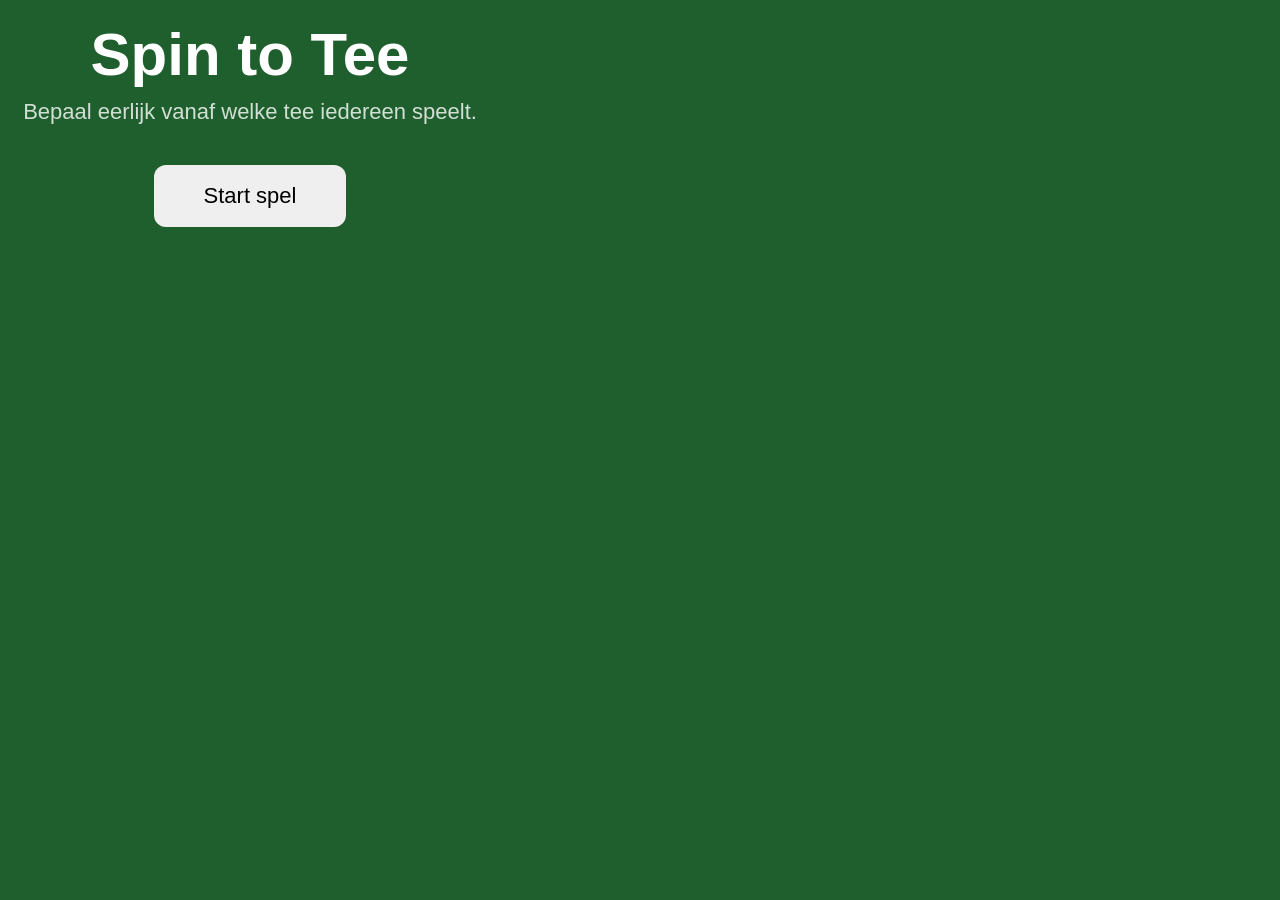
==== index.html @ 16cb2af7 "feat: eerste werkende versie van Spin to Tee" ====
<!DOCTYPE html>
<html lang="nl">
<head>

<meta charset="UTF-8">
<meta name="viewport" content="width=device-width, initial-scale=1.0">

<title>Spin to Tee</title>

<style>

*{
    margin:0;
    padding:0;
    box-sizing:border-box;
}

body{

    background:#1f5f2e;
    color:white;
    font-family:Arial,sans-serif;

}


.card{
    text-align:center;
    max-width:500px;
    padding:20px;
}

h1{

    font-size:60px;
    margin-bottom:10px;

}

p{

    font-size:22px;
    opacity:.8;
    margin-bottom:40px;

}

button{

    padding:18px 50px;
    font-size:22px;

    border:none;
    border-radius:12px;

    cursor:pointer;

    transition:.2s ease;

}

button:hover{

    transform:scale(1.03);

}

button:active{

    transform:scale(.98);

}

</style>

</head>

<body>

<div class="card">

<h1>Spin to Tee</h1>

<p>Bepaal eerlijk vanaf welke tee iedereen speelt.</p>

<button id="startButton">
Start spel
</button>

</div>

<script>

localStorage.removeItem("players");
localStorage.removeItem("tees");
localStorage.removeItem("results");
localStorage.removeItem("currentPlayer");

document
.getElementById("startButton")
.addEventListener("click", () => {

    localStorage.removeItem("players");
    localStorage.removeItem("tees");
    localStorage.removeItem("results");
    localStorage.removeItem("currentPlayer");

    location.href = "spelers.html";

});

</script>

</body>
</html>
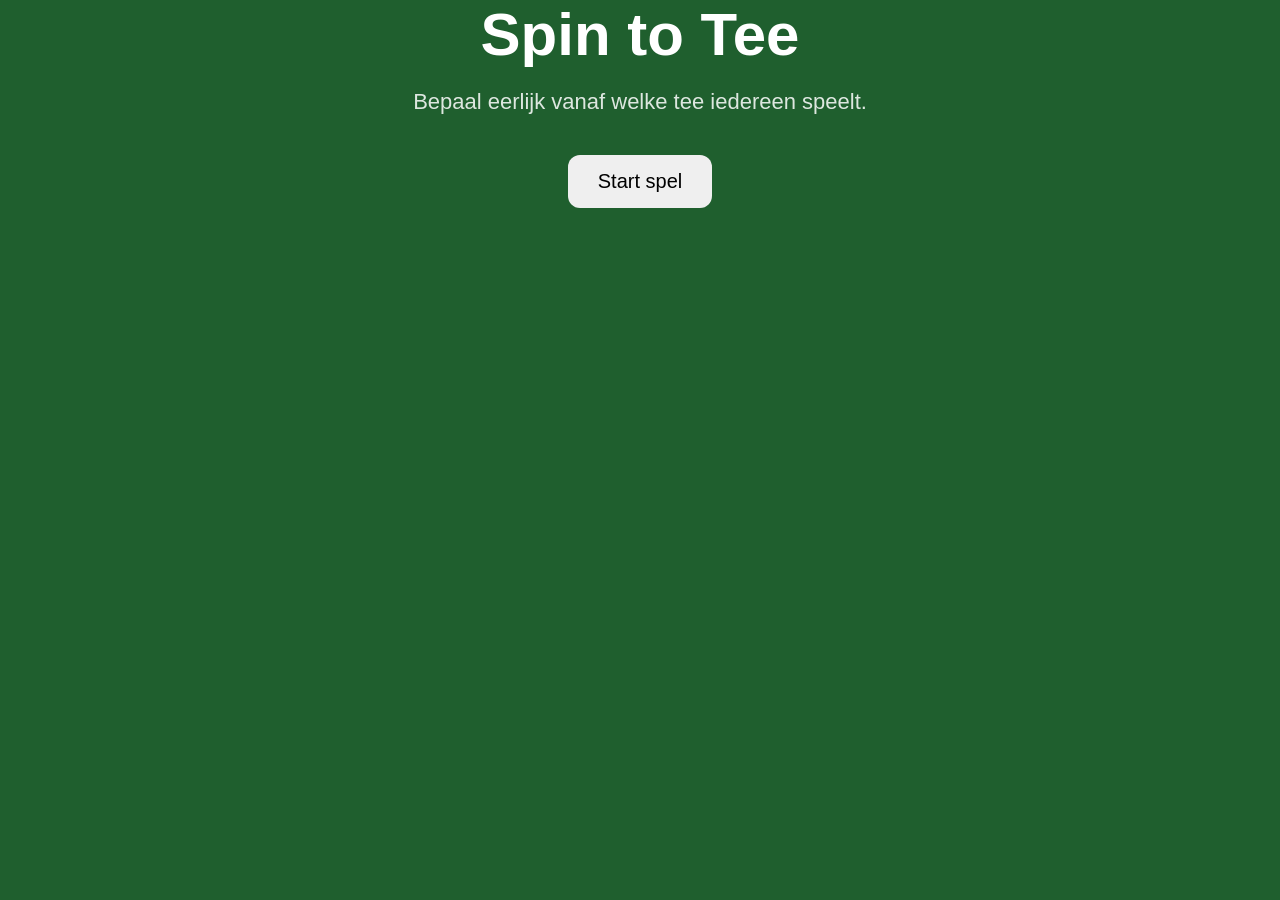
==== commit a9c2dfcb: "refactor: centraliseer css in stylesheets" ====
--- a/index.html
+++ b/index.html
@@ -7,71 +7,7 @@
 
 <title>Spin to Tee</title>
 
-<style>
-
-*{
-    margin:0;
-    padding:0;
-    box-sizing:border-box;
-}
-
-body{
-
-    background:#1f5f2e;
-    color:white;
-    font-family:Arial,sans-serif;
-
-}
-
-
-.card{
-    text-align:center;
-    max-width:500px;
-    padding:20px;
-}
-
-h1{
-
-    font-size:60px;
-    margin-bottom:10px;
-
-}
-
-p{
-
-    font-size:22px;
-    opacity:.8;
-    margin-bottom:40px;
-
-}
-
-button{
-
-    padding:18px 50px;
-    font-size:22px;
-
-    border:none;
-    border-radius:12px;
-
-    cursor:pointer;
-
-    transition:.2s ease;
-
-}
-
-button:hover{
-
-    transform:scale(1.03);
-
-}
-
-button:active{
-
-    transform:scale(.98);
-
-}
-
-</style>
+<link rel="stylesheet" href="css/style.css">
 
 </head>
 
--- a/css/style.css
+++ b/css/style.css
@@ -0,0 +1,136 @@
+*{
+    margin:0;
+    padding:0;
+    box-sizing:border-box;
+}
+
+body{
+
+    background:#1f5f2e;
+    color:white;
+
+    font-family:Arial,sans-serif;
+
+}
+
+.container{
+
+    width:90%;
+    max-width:600px;
+
+    margin:60px auto;
+    text-align:center;
+
+}
+
+
+.card{
+
+    text-align:center;
+
+}
+
+h1{
+
+    font-size:60px;
+
+    margin-bottom:20px;
+
+}
+
+h2{
+
+    margin-bottom:20px;
+
+}
+
+p{
+
+    font-size:22px;
+
+    opacity:.85;
+
+    margin-bottom:40px;
+
+}
+
+button{
+
+    padding:15px 30px;
+
+    font-size:20px;
+
+    border:none;
+
+    border-radius:12px;
+
+    cursor:pointer;
+
+    transition:.2s;
+
+}
+
+button:hover{
+
+    transform:scale(1.03);
+
+}
+
+button:disabled{
+
+    opacity:.5;
+
+    cursor:not-allowed;
+
+}
+
+input{
+
+    width:100%;
+
+    padding:15px;
+
+    font-size:20px;
+
+    border:none;
+
+    border-radius:10px;
+
+    margin-bottom:15px;
+
+}
+
+#playerList,
+#results{
+
+    margin-top:30px;
+
+}
+
+.player,
+.result{
+
+    display:flex;
+
+    justify-content:space-between;
+
+    align-items:center;
+
+    background:rgba(255,255,255,.15);
+
+    padding:15px;
+
+    border-radius:10px;
+
+    margin-bottom:10px;
+
+}
+
+#nextButton,
+#newGameButton{
+
+    width:100%;
+
+    margin-top:40px;
+
+}
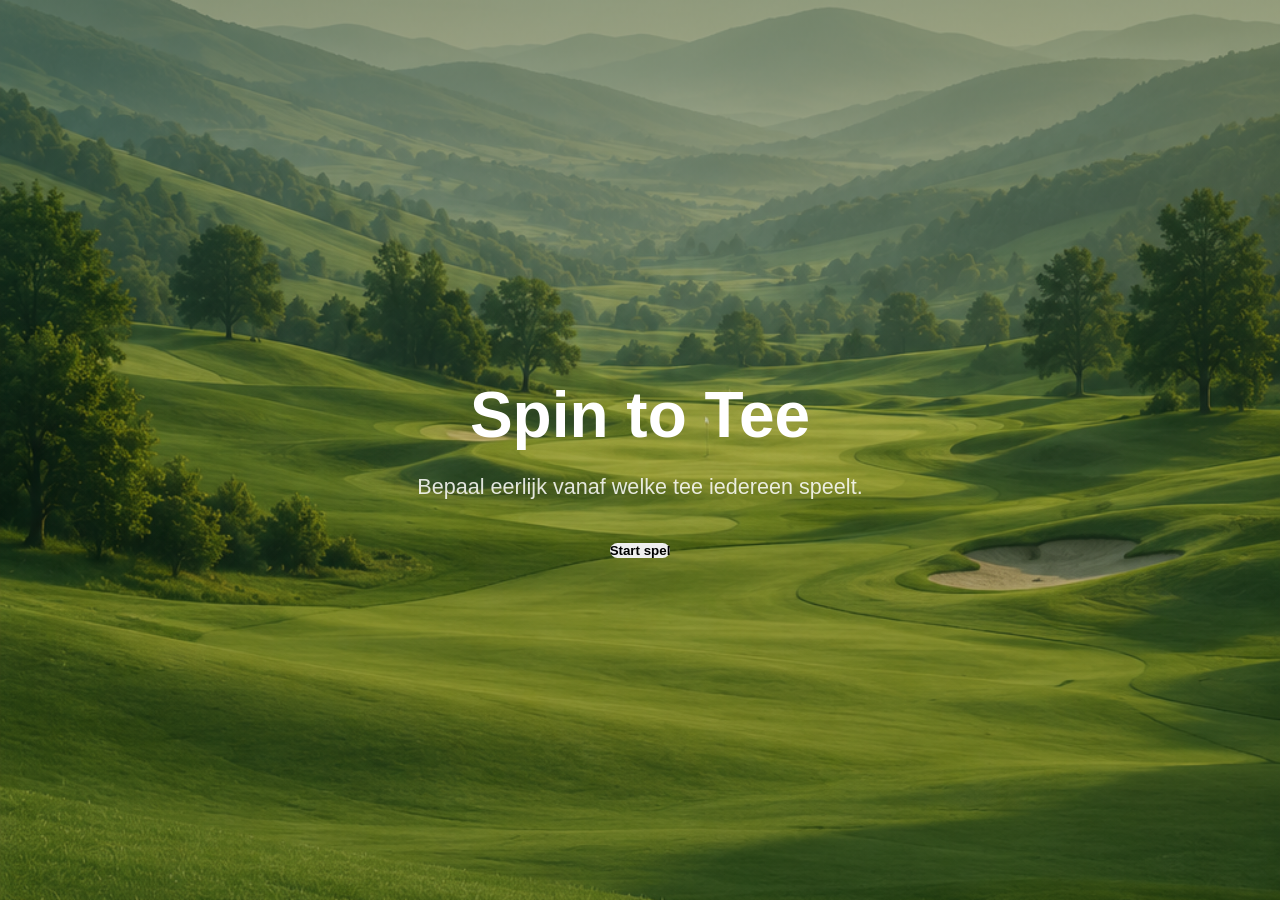
==== commit f9a426b7: "refactor: introduce shared responsive page layout" ====
--- a/index.html
+++ b/index.html
@@ -13,17 +13,19 @@
 
 <body>
 
-<div class="card">
+<main class="page homePage">
 
-<h1>Spin to Tee</h1>
+    <h1>Spin to Tee</h1>
 
-<p>Bepaal eerlijk vanaf welke tee iedereen speelt.</p>
+    <p class="subtitle">
+        Bepaal eerlijk vanaf welke tee iedereen speelt.
+    </p>
 
-<button id="startButton">
-Start spel
-</button>
+    <button id="startButton">
+        Start spel
+    </button>
 
-</div>
+</main>
 
 <script>
 
--- a/css/style.css
+++ b/css/style.css
@@ -1,136 +1,192 @@
+/*  RESET*/
+
 *{
     margin:0;
     padding:0;
     box-sizing:border-box;
 }
 
+html{
+    font-size:16px;
+}
+
+html,
+body{
+    width:100%;
+    min-height:100dvh;
+    overflow-x:hidden;
+}
+
+/*  BODY*/
+
 body{
 
-    background:#1f5f2e;
-    color:white;
+    background-image:
+        linear-gradient(
+            to bottom,
+            rgba(18,55,32,.45),
+            rgba(18,55,32,.10),
+            rgba(18,55,32,.30)
+        ),
+        url("../images/background.png");
+
+    background-size:cover;
+    background-position:center;
+    background-repeat:no-repeat;
+    background-attachment:fixed;
 
     font-family:Arial,sans-serif;
-
+    color:white;
 }
 
-.container{
+/*  PAGINA LAYOUT*/
 
-    width:90%;
-    max-width:600px;
+.page{
 
-    margin:60px auto;
-    text-align:center;
+    width:min(100%,700px);
 
+    height:100dvh;
+
+    margin:0 auto;
+
+    padding:
+        max(56px, env(safe-area-inset-top))
+        clamp(20px,5vw,32px)
+        calc(env(safe-area-inset-bottom) + 20px);
+
+    display:flex;
+
+    flex-direction:column;
+
+    overflow:hidden;
 }
 
+.homePage{
 
-.card{
+    justify-content:center;
+
+    align-items:center;
 
     text-align:center;
+}
 
-}
+/*  TEKST*/
 
 h1{
 
-    font-size:60px;
+    color:white;
 
-    margin-bottom:20px;
+    font-size:clamp(2.5rem,8vw,4rem);
 
+    font-weight:700;
+
+    margin-bottom:clamp(12px,3vw,20px);
 }
 
 h2{
 
-    margin-bottom:20px;
+    color:white;
 
+    font-size:clamp(1.4rem,5vw,2rem);
+
+    margin-bottom:clamp(16px,4vw,24px);
 }
 
 p{
+    line-height:1.4;
+}
 
-    font-size:22px;
+.subtitle{
+
+    font-size:clamp(1rem,4vw,1.35rem);
 
     opacity:.85;
 
-    margin-bottom:40px;
+    margin-bottom:clamp(24px,6vw,40px);
 
+    text-align:center;
 }
+
+/*  BUTTONS*/
 
 button{
 
-    padding:15px 30px;
-
-    font-size:20px;
-
     border:none;
 
-    border-radius:12px;
+    border-radius:999px;
+
+    font-weight:700;
 
     cursor:pointer;
 
-    transition:.2s;
-
+    transition:.25s;
 }
 
 button:hover{
 
-    transform:scale(1.03);
-
+    transform:translateY(-3px);
 }
 
 button:disabled{
 
-    opacity:.5;
+    opacity:.45;
 
     cursor:not-allowed;
+}
 
-}
+/*  INPUTS*/
 
 input{
 
     width:100%;
 
-    padding:15px;
+    padding:16px;
 
-    font-size:20px;
+    font-size:clamp(1rem,4vw,1.2rem);
 
     border:none;
 
-    border-radius:10px;
-
-    margin-bottom:15px;
-
+    border-radius:12px;
 }
 
-#playerList,
-#results{
+/* HOME BUTTON */
 
-    margin-top:30px;
+.homeButton{
 
-}
+    position:fixed;
 
-.player,
-.result{
+    top:max(16px, env(safe-area-inset-top));
+
+    left:clamp(16px,4vw,24px);
+
+    width:clamp(48px,12vw,58px);
+
+    height:clamp(48px,12vw,58px);
+
+    border-radius:18px;
+
+    background:rgba(255,255,255,.92);
 
     display:flex;
 
-    justify-content:space-between;
+    justify-content:center;
 
     align-items:center;
 
-    background:rgba(255,255,255,.15);
+    text-decoration:none;
 
-    padding:15px;
+    font-size:clamp(22px,6vw,30px);
 
-    border-radius:10px;
+    box-shadow:0 8px 20px rgba(0,0,0,.18);
 
-    margin-bottom:10px;
+    transition:.25s;
 
+    z-index:999;
 }
 
-#nextButton,
-#newGameButton{
+.homeButton:hover{
 
-    width:100%;
+    background:white;
 
-    margin-top:40px;
-
+    transform:translateY(-2px);
 }
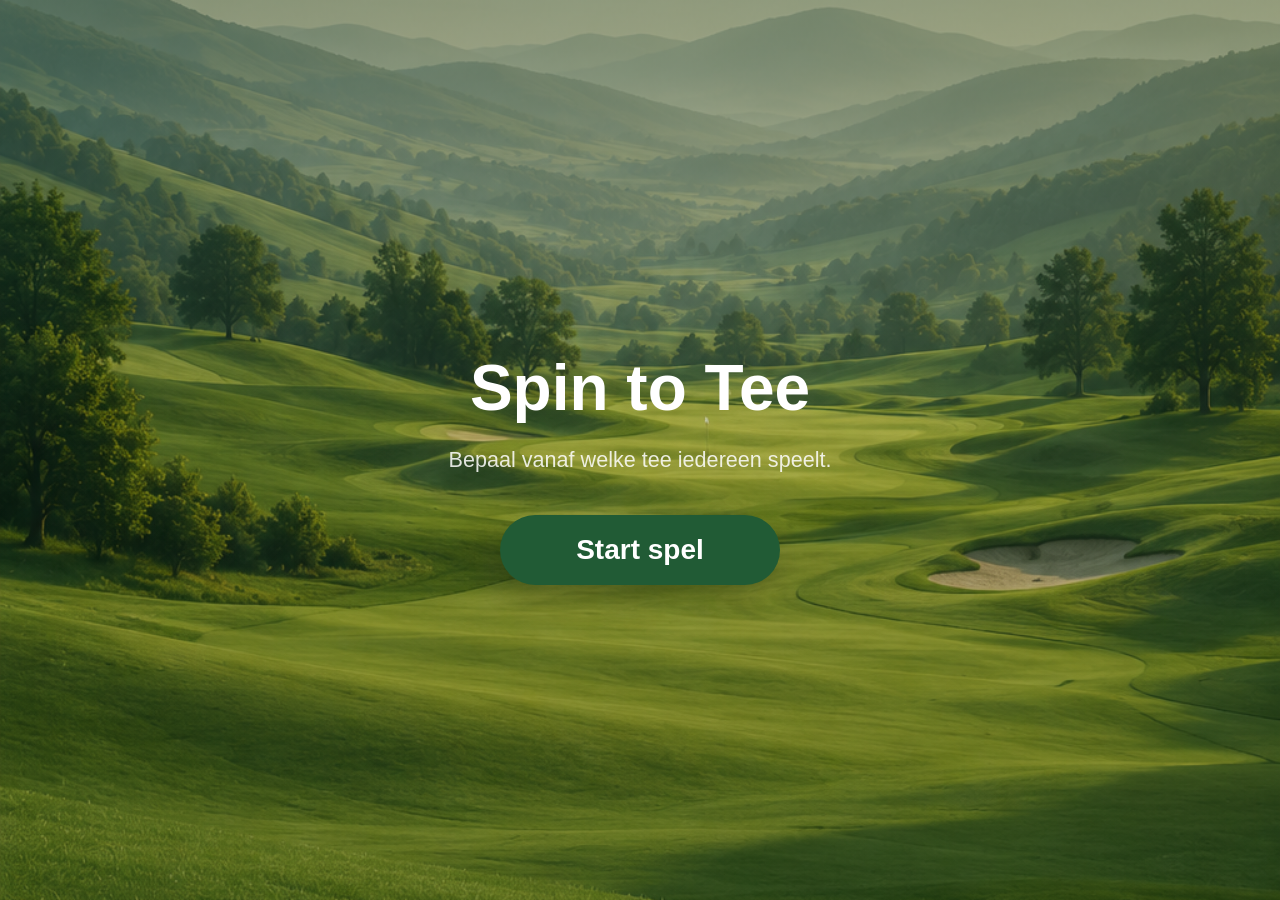
==== commit 5d2d6608: "style: improve home page layout" ====
--- a/index.html
+++ b/index.html
@@ -8,6 +8,7 @@
 <title>Spin to Tee</title>
 
 <link rel="stylesheet" href="css/style.css">
+<link rel="stylesheet" href="css/home.css">
 
 </head>
 
@@ -15,11 +16,15 @@
 
 <main class="page homePage">
 
-    <h1>Spin to Tee</h1>
+    <header class="pageHeader">
 
-    <p class="subtitle">
-        Bepaal eerlijk vanaf welke tee iedereen speelt.
-    </p>
+        <h1>Spin to Tee</h1>
+
+        <p class="subtitle">
+            Bepaal vanaf welke tee iedereen speelt.
+        </p>
+
+    </header>
 
     <button id="startButton">
         Start spel
--- a/css/home.css
+++ b/css/home.css
@@ -0,0 +1,34 @@
+/*  START BUTTON*/
+
+#startButton{
+
+    width:280px;
+
+    height:70px;
+
+    border:none;
+
+    border-radius:999px;
+
+    background:#215B35;
+
+    color:white;
+
+    font-size:28px;
+
+    font-weight:700;
+
+    cursor:pointer;
+
+    transition:.25s;
+
+    box-shadow:
+        0 12px 30px rgba(0,0,0,.18);
+
+}
+
+#startButton:hover{
+
+    transform:translateY(-3px);
+
+}
